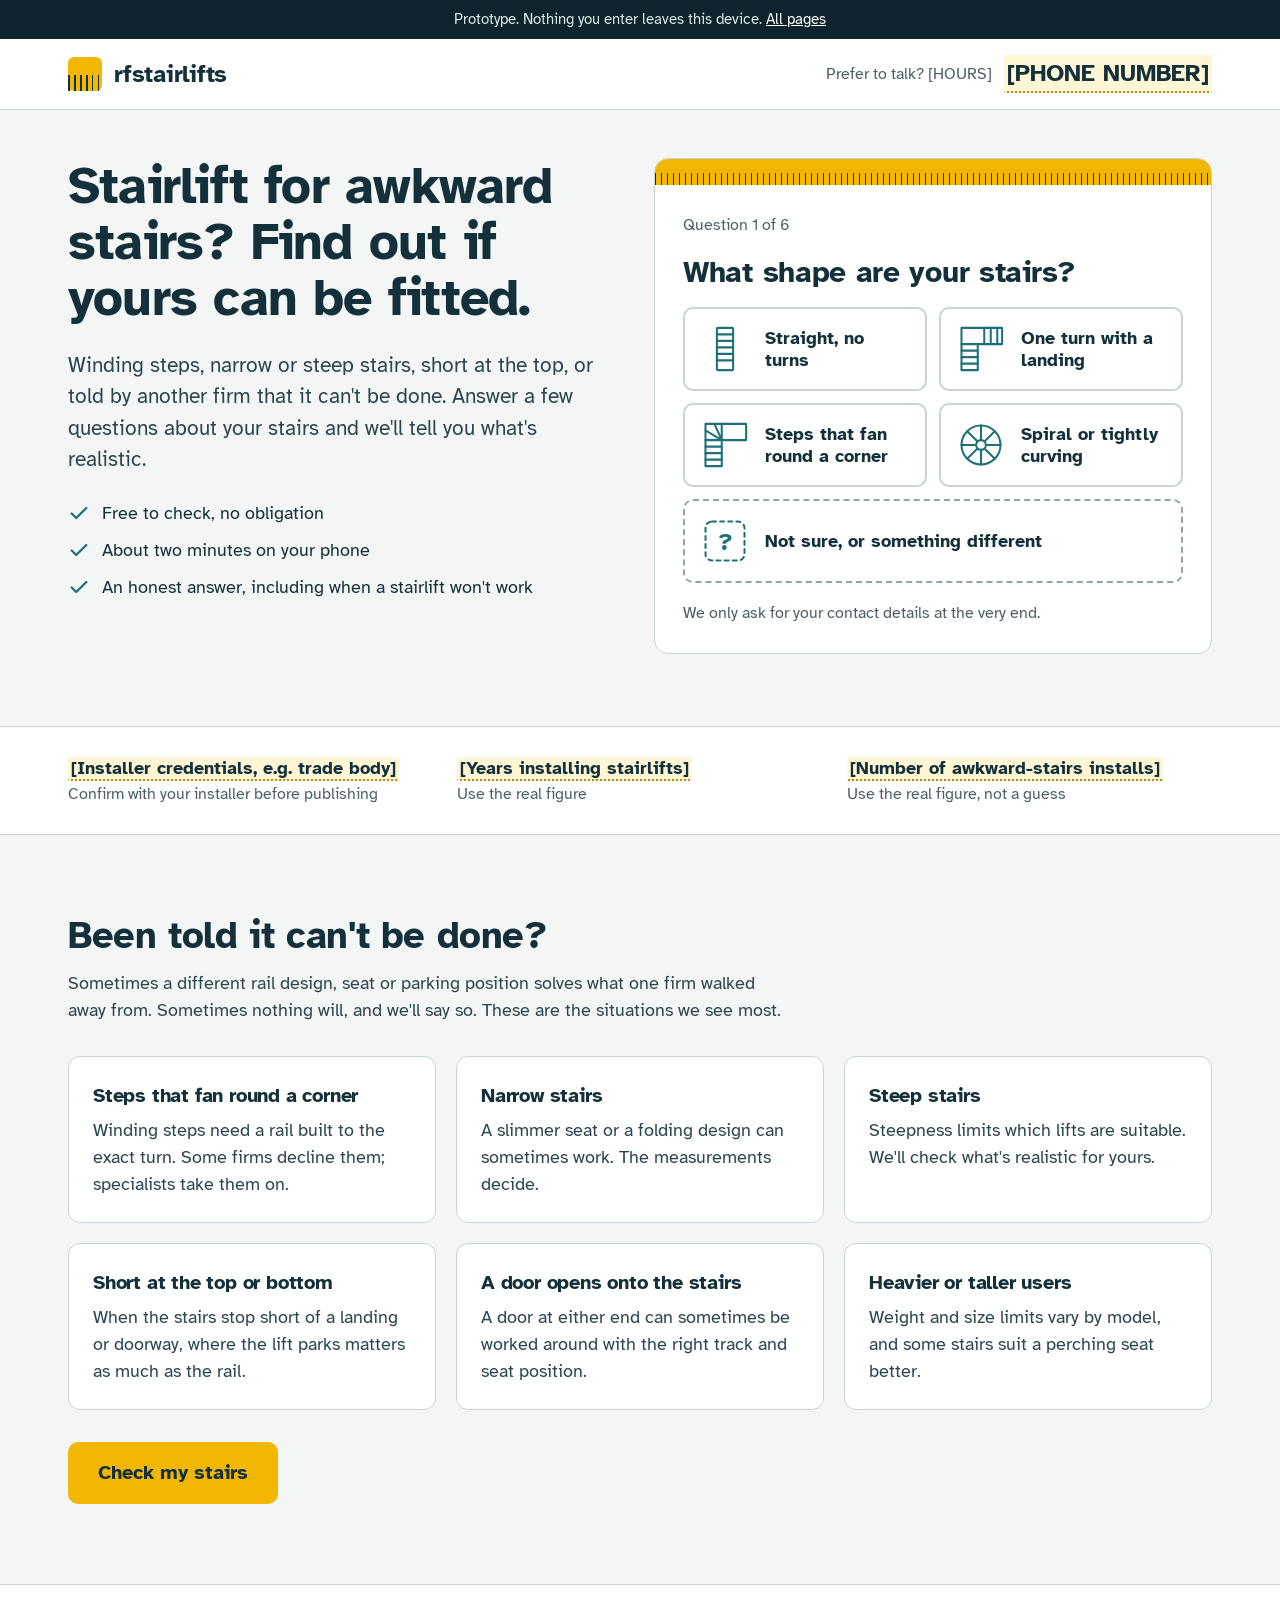
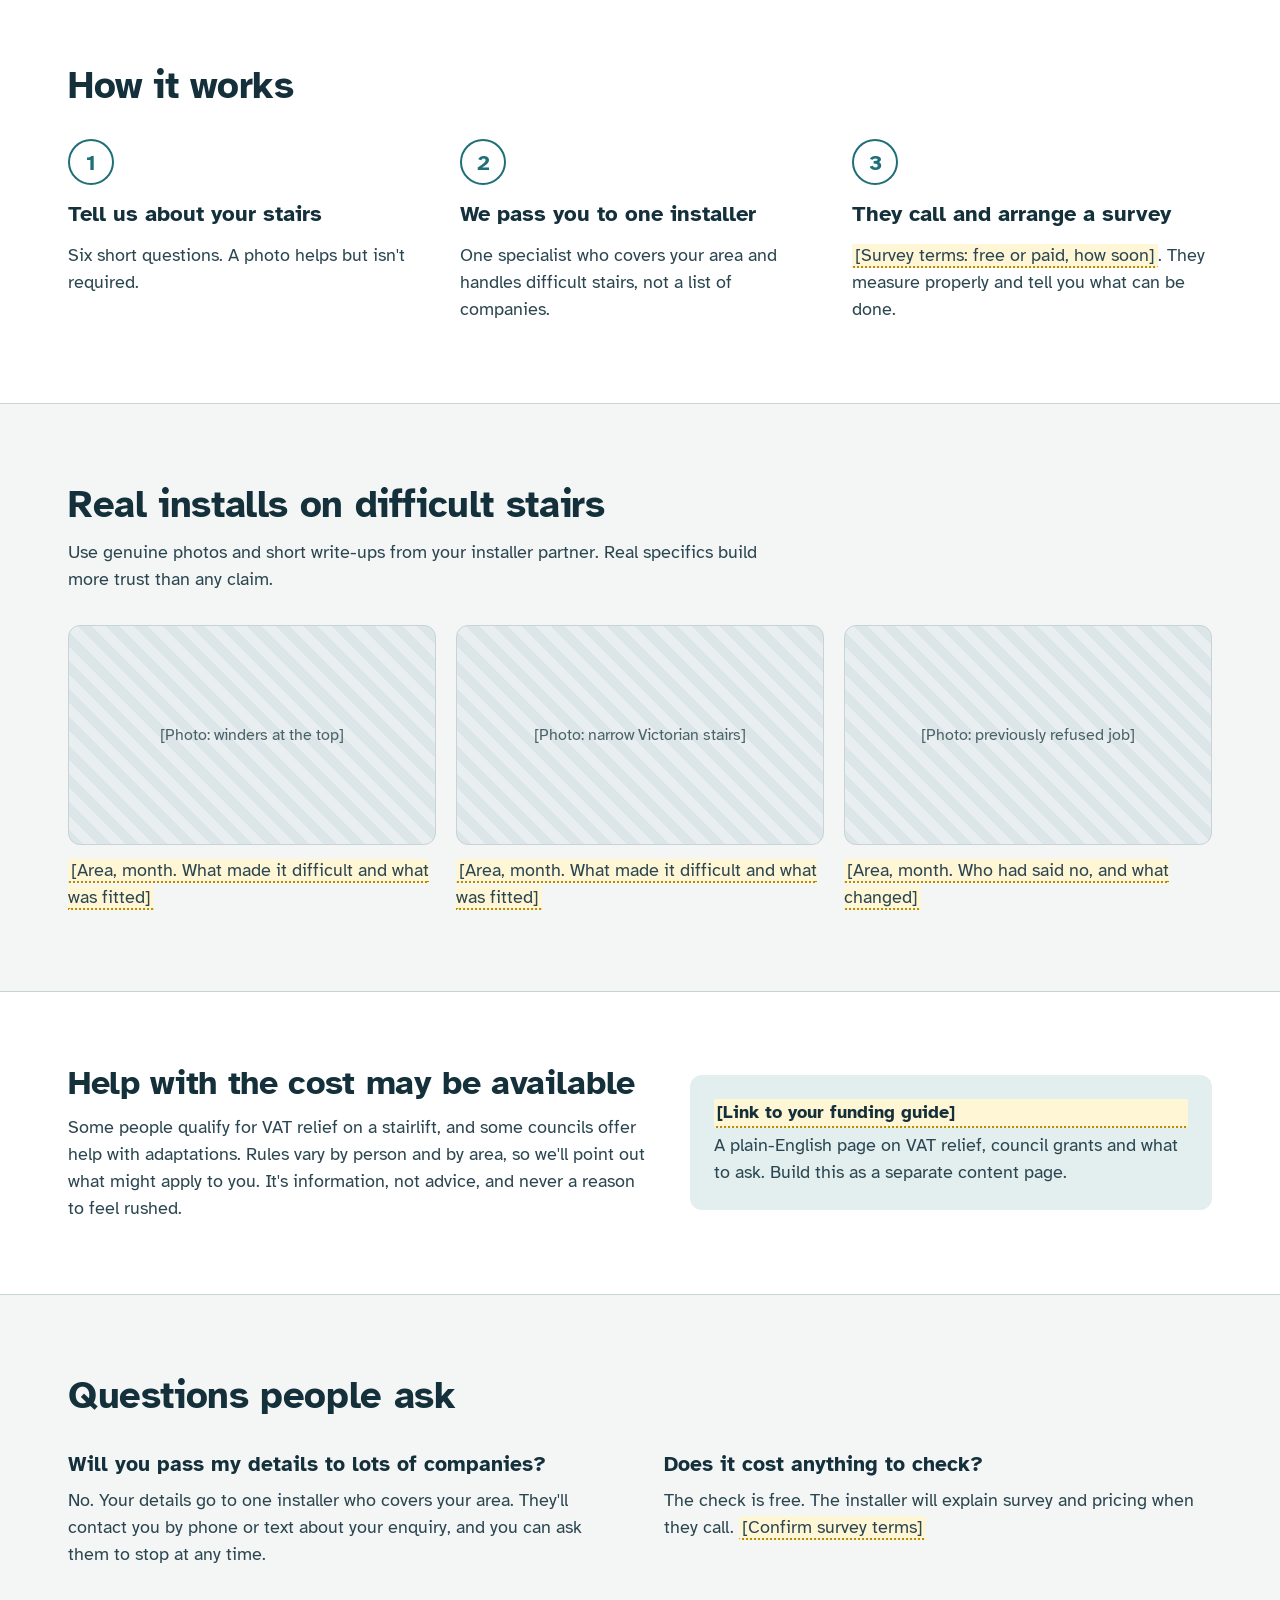
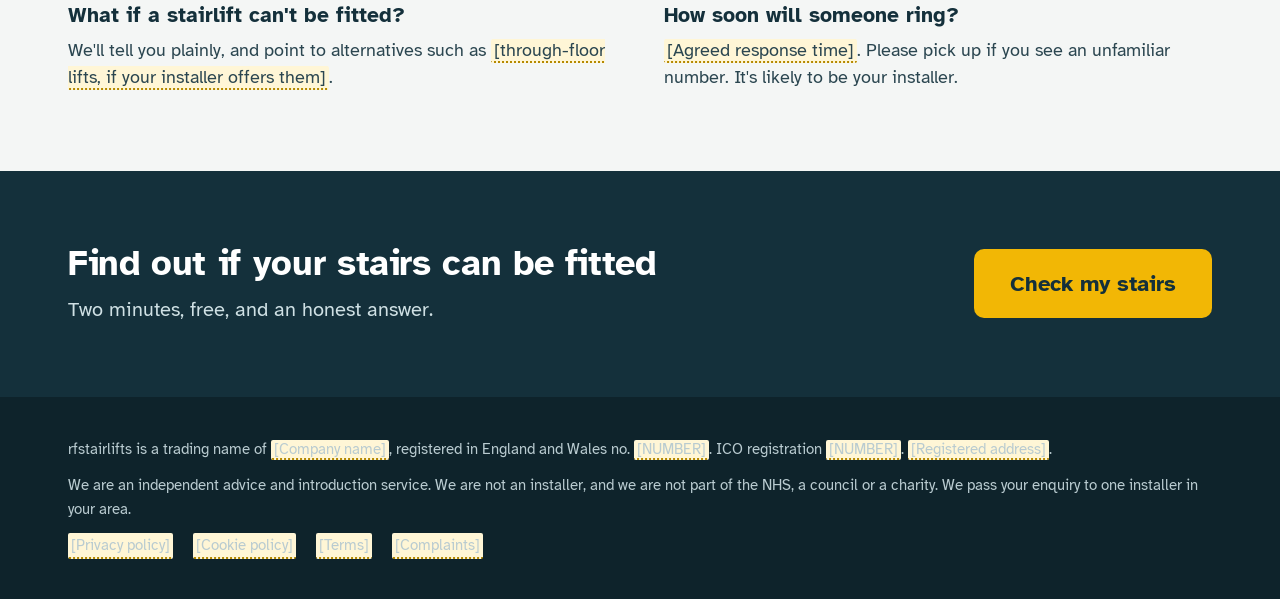
==== stairlifts/index.html @ b53579c6 "prototype" ====
<!doctype html>
<html lang="en-GB">
<head>
<meta charset="utf-8">
<meta name="viewport" content="width=device-width, initial-scale=1">
<meta name="robots" content="noindex, nofollow">
<title>Stairlift for awkward stairs? Find out if yours can be fitted</title>
<meta name="description" content="Winding, narrow or steep stairs, or told it can't be done? Answer a few questions and find out what's realistic.">
<link rel="stylesheet" href="../assets/css/style.css">
</head>
<body data-variant="google" data-root="../">
<a class="skip" href="#main">Skip to the main content</a>

<svg width="0" height="0" style="position:absolute" aria-hidden="true" focusable="false">
  <defs>
    <symbol id="s-straight" viewBox="0 0 64 64"><rect x="22" y="6" width="20" height="52" rx="1"/><path d="M22 14h20M22 22h20M22 30h20M22 38h20M22 46h20"/></symbol>
    <symbol id="s-oneturn" viewBox="0 0 64 64"><path d="M8 58V6h50v20H28v32z"/><path d="M8 26h20M8 34h20M8 42h20M8 50h20M36 6v20M44 6v20M52 6v20"/></symbol>
    <symbol id="s-winders" viewBox="0 0 64 64"><path d="M8 58V6h50v20H28v32z"/><path d="M28 26L8 26M28 26L8 14M28 26L19 6M28 26V6M8 34h20M8 42h20M8 50h20"/></symbol>
    <symbol id="s-spiral" viewBox="0 0 64 64"><circle cx="32" cy="32" r="24"/><circle cx="32" cy="32" r="6"/><path d="M38 32h18M36.2 36.2L49 49M32 38v18M27.8 36.2L15 49M26 32H8M27.8 27.8L15 15M32 26V8M36.2 27.8L49 15"/></symbol>
    <symbol id="s-unsure" viewBox="0 0 64 64"><rect x="8" y="8" width="48" height="48" rx="8" stroke-dasharray="5 5"/><text x="32" y="43" text-anchor="middle" font-size="30" font-family="Atkinson Hyperlegible, sans-serif" fill="#1F6F78" stroke="none">?</text></symbol>
    <symbol id="i-tick" viewBox="0 0 24 24"><path d="M4 12.5l5 5L20 6.5"/></symbol>
  </defs>
</svg>

<header class="site-header">
  <div class="wrap">
    <a class="brand" href="./">
      <span class="tape logo-mark" aria-hidden="true"></span>
      <span class="brand-name" data-brand>rfstairlifts</span>
    </a>
    <div class="header-call">
      <span class="hours">Prefer to talk? <span data-hours>[HOURS]</span></span>
      <a class="num" data-phone href="#">[PHONE NUMBER]</a>
    </div>
  </div>
</header>

<main id="main">
  <section class="hero">
    <div class="wrap hero-grid">
      <div class="hero-copy stack gap-24">
        <h1 class="display">Stairlift for awkward stairs? Find out if yours can be fitted.</h1>
        <p class="sub">Winding steps, narrow or steep stairs, short at the top, or told by another firm that it can't be done. Answer a few questions about your stairs and we'll tell you what's realistic.</p>
        <ul class="ticks">
          <li><svg width="22" height="22" viewBox="0 0 24 24" fill="none" stroke="#1F6F78" stroke-width="2.5" stroke-linecap="round" stroke-linejoin="round" aria-hidden="true"><use href="#i-tick"/></svg><span>Free to check, no obligation</span></li>
          <li><svg width="22" height="22" viewBox="0 0 24 24" fill="none" stroke="#1F6F78" stroke-width="2.5" stroke-linecap="round" stroke-linejoin="round" aria-hidden="true"><use href="#i-tick"/></svg><span>About two minutes on your phone</span></li>
          <li><svg width="22" height="22" viewBox="0 0 24 24" fill="none" stroke="#1F6F78" stroke-width="2.5" stroke-linecap="round" stroke-linejoin="round" aria-hidden="true"><use href="#i-tick"/></svg><span>An honest answer, including when a stairlift won't work</span></li>
        </ul>
      </div>

      <div class="entry-card" role="group" aria-labelledby="q1">
        <div class="tape" aria-hidden="true"></div>
        <div class="inner">
          <div class="small-text muted">Question 1 of 6</div>
          <h2 id="q1">What shape are your stairs?</h2>
          <div class="tiles">
            <a class="tile" href="check/?shape=straight"><svg width="52" height="52" viewBox="0 0 64 64" fill="none" stroke="#1F6F78" stroke-width="2.5" stroke-linecap="round" stroke-linejoin="round" aria-hidden="true"><use href="#s-straight"/></svg><span>Straight, no turns</span></a>
            <a class="tile" href="check/?shape=oneTurn"><svg width="52" height="52" viewBox="0 0 64 64" fill="none" stroke="#1F6F78" stroke-width="2.5" stroke-linecap="round" stroke-linejoin="round" aria-hidden="true"><use href="#s-oneturn"/></svg><span>One turn with a landing</span></a>
            <a class="tile" href="check/?shape=winders"><svg width="52" height="52" viewBox="0 0 64 64" fill="none" stroke="#1F6F78" stroke-width="2.5" stroke-linecap="round" stroke-linejoin="round" aria-hidden="true"><use href="#s-winders"/></svg><span>Steps that fan round a corner</span></a>
            <a class="tile" href="check/?shape=spiral"><svg width="52" height="52" viewBox="0 0 64 64" fill="none" stroke="#1F6F78" stroke-width="2.5" stroke-linecap="round" stroke-linejoin="round" aria-hidden="true"><use href="#s-spiral"/></svg><span>Spiral or tightly curving</span></a>
            <a class="tile wide dashed" href="check/?shape=unsure"><svg width="52" height="52" viewBox="0 0 64 64" fill="none" stroke="#1F6F78" stroke-width="2.5" stroke-linecap="round" stroke-linejoin="round" aria-hidden="true"><use href="#s-unsure"/></svg><span>Not sure, or something different</span></a>
          </div>
          <div class="small-text muted">We only ask for your contact details at the very end.</div>
        </div>
      </div>
    </div>
  </section>

  <section class="trust" aria-label="About the installer">
    <div class="wrap">
      <div><div><strong class="ph">[Installer credentials, e.g. trade body]</strong></div><div class="note">Confirm with your installer before publishing</div></div>
      <div><div><strong class="ph">[Years installing stairlifts]</strong></div><div class="note">Use the real figure</div></div>
      <div><div><strong class="ph">[Number of awkward-stairs installs]</strong></div><div class="note">Use the real figure, not a guess</div></div>
    </div>
  </section>

  <section class="section">
    <div class="wrap stack gap-32">
      <div class="measure stack gap-12">
        <h2 class="title">Been told it can't be done?</h2>
        <p class="lead-copy">Sometimes a different rail design, seat or parking position solves what one firm walked away from. Sometimes nothing will, and we'll say so. These are the situations we see most.</p>
      </div>
      <div class="grid-3">
        <div class="card"><h3>Steps that fan round a corner</h3><p>Winding steps need a rail built to the exact turn. Some firms decline them; specialists take them on.</p></div>
        <div class="card"><h3>Narrow stairs</h3><p>A slimmer seat or a folding design can sometimes work. The measurements decide.</p></div>
        <div class="card"><h3>Steep stairs</h3><p>Steepness limits which lifts are suitable. We'll check what's realistic for yours.</p></div>
        <div class="card"><h3>Short at the top or bottom</h3><p>When the stairs stop short of a landing or doorway, where the lift parks matters as much as the rail.</p></div>
        <div class="card"><h3>A door opens onto the stairs</h3><p>A door at either end can sometimes be worked around with the right track and seat position.</p></div>
        <div class="card"><h3>Heavier or taller users</h3><p>Weight and size limits vary by model, and some stairs suit a perching seat better.</p></div>
      </div>
      <div><a class="btn" href="check/">Check my stairs</a></div>
    </div>
  </section>

  <section class="section paper">
    <div class="wrap stack gap-32">
      <h2 class="title">How it works</h2>
      <ol class="steps">
        <li><span class="n" aria-hidden="true">1</span><span class="t">Tell us about your stairs</span><p>Six short questions. A photo helps but isn't required.</p></li>
        <li><span class="n" aria-hidden="true">2</span><span class="t">We pass you to one installer</span><p>One specialist who covers your area and handles difficult stairs, not a list of companies.</p></li>
        <li><span class="n" aria-hidden="true">3</span><span class="t">They call and arrange a survey</span><p><span class="ph">[Survey terms: free or paid, how soon]</span>. They measure properly and tell you what can be done.</p></li>
      </ol>
    </div>
  </section>

  <section class="section">
    <div class="wrap stack gap-32">
      <div class="measure stack gap-12">
        <h2 class="title">Real installs on difficult stairs</h2>
        <p class="lead-copy">Use genuine photos and short write-ups from your installer partner. Real specifics build more trust than any claim.</p>
      </div>
      <div class="grid-3">
        <figure class="stack gap-12" style="margin:0"><div class="photo-ph">[Photo: winders at the top]</div><figcaption class="lead-copy"><span class="ph">[Area, month. What made it difficult and what was fitted]</span></figcaption></figure>
        <figure class="stack gap-12" style="margin:0"><div class="photo-ph">[Photo: narrow Victorian stairs]</div><figcaption class="lead-copy"><span class="ph">[Area, month. What made it difficult and what was fitted]</span></figcaption></figure>
        <figure class="stack gap-12" style="margin:0"><div class="photo-ph">[Photo: previously refused job]</div><figcaption class="lead-copy"><span class="ph">[Area, month. Who had said no, and what changed]</span></figcaption></figure>
      </div>
    </div>
  </section>

  <section class="section paper" style="padding:72px 0">
    <div class="wrap hero-grid" style="align-items:center;gap:40px">
      <div class="stack gap-12" style="flex:1 1 420px;min-width:0">
        <h2 class="title" style="font-size:34px">Help with the cost may be available</h2>
        <p class="lead-copy">Some people qualify for VAT relief on a stairlift, and some councils offer help with adaptations. Rules vary by person and by area, so we'll point out what might apply to you. It's information, not advice, and never a reason to feel rushed.</p>
      </div>
      <div class="callout" style="flex:1 1 360px;min-width:0"><div class="t ph">[Link to your funding guide]</div><div class="lead-copy">A plain-English page on VAT relief, council grants and what to ask. Build this as a separate content page.</div></div>
    </div>
  </section>

  <section class="section">
    <div class="wrap stack gap-32">
      <h2 class="title">Questions people ask</h2>
      <dl class="faq grid-2" style="margin:0">
        <div><dt>Will you pass my details to lots of companies?</dt><dd>No. Your details go to one installer who covers your area. They'll contact you by phone or text about your enquiry, and you can ask them to stop at any time.</dd></div>
        <div><dt>Does it cost anything to check?</dt><dd>The check is free. The installer will explain survey and pricing when they call. <span class="ph">[Confirm survey terms]</span></dd></div>
        <div><dt>What if a stairlift can't be fitted?</dt><dd>We'll tell you plainly, and point to alternatives such as <span class="ph">[through-floor lifts, if your installer offers them]</span>.</dd></div>
        <div><dt>How soon will someone ring?</dt><dd><span class="ph">[Agreed response time]</span>. Please pick up if you see an unfamiliar number. It's likely to be your installer.</dd></div>
      </dl>
    </div>
  </section>

  <section class="cta-band">
    <div class="wrap">
      <div style="flex:1 1 460px;min-width:0">
        <h2>Find out if your stairs can be fitted</h2>
        <p>Two minutes, free, and an honest answer.</p>
      </div>
      <a class="btn big" href="check/">Check my stairs</a>
    </div>
  </section>
</main>

<footer class="site-footer">
  <div class="wrap">
    <div><span data-brand>rfstairlifts</span> is a trading name of <span class="ph">[Company name]</span>, registered in England and Wales no. <span class="ph">[NUMBER]</span>. ICO registration <span class="ph">[NUMBER]</span>. <span class="ph">[Registered address]</span>.</div>
    <div>We are an independent advice and introduction service. We are not an installer, and we are not part of the NHS, a council or a charity. We pass your enquiry to one installer in your area.</div>
    <div class="links"><span class="ph">[Privacy policy]</span><span class="ph">[Cookie policy]</span><span class="ph">[Terms]</span><span class="ph">[Complaints]</span></div>
  </div>
</footer>

<script src="../assets/js/config.js"></script>
<script src="../assets/js/core.js"></script>
</body>
</html>
---- assets/css/style.css ----
/* rfstairlifts prototype styles
   Direction (from Project Codex): Atkinson Hyperlegible, 18px body, cool off-white ground,
   deep teal-navy ink, tape-measure yellow reserved for buttons and the progress tape. */

@font-face {
  font-family: "Atkinson Hyperlegible";
  src: url("../fonts/atkinson-hyperlegible-latin-400-normal.woff2") format("woff2");
  font-weight: 400;
  font-style: normal;
  font-display: swap;
}
@font-face {
  font-family: "Atkinson Hyperlegible";
  src: url("../fonts/atkinson-hyperlegible-latin-700-normal.woff2") format("woff2");
  font-weight: 700;
  font-style: normal;
  font-display: swap;
}

:root {
  --ground: #f4f6f5;
  --paper: #ffffff;
  --ink: #14303b;
  --ink-2: #2b4650;
  --muted: #4a6168;
  --line: #c7d3d6;
  --line-strong: #8fa5ab;
  --teal: #1f6f78;
  --wash: #e3eeef;
  --tape: #f2b705;
  --night: #0e232b;
  --danger: #a3341f;
  --radius: 10px;
  --radius-lg: 14px;
  --wrap: 1200px;
}

*, *::before, *::after { box-sizing: border-box; }

html { -webkit-text-size-adjust: 100%; }

body {
  margin: 0;
  background: var(--ground);
  color: var(--ink);
  font-family: "Atkinson Hyperlegible", system-ui, -apple-system, "Segoe UI", sans-serif;
  font-size: 18px;
  line-height: 1.5;
}

h1, h2, h3, p { margin: 0; }
h1, h2, h3 { font-weight: 700; letter-spacing: -0.01em; }
img, svg { max-width: 100%; }

a { color: var(--teal); }
a:hover { color: var(--ink); }

:focus-visible {
  outline: 3px solid var(--ink);
  outline-offset: 3px;
  box-shadow: 0 0 0 6px var(--tape);
  border-radius: 4px;
}

.sr-only {
  position: absolute !important;
  width: 1px; height: 1px;
  overflow: hidden;
  clip: rect(0 0 0 0);
  white-space: nowrap;
}

.skip {
  position: absolute; left: 12px; top: -80px;
  background: var(--ink); color: #fff; padding: 12px 18px; border-radius: var(--radius);
  z-index: 100; font-weight: 700;
}
.skip:focus { top: 12px; }

.wrap { max-width: var(--wrap); margin: 0 auto; padding: 0 28px; }

/* Placeholders stay visibly bracketed until real details exist */
.ph {
  background: #fff6d6;
  border-bottom: 2px dotted #b58900;
  padding: 0 3px;
  border-radius: 2px;
}

/* Prototype banner */
.proto-banner {
  background: var(--night);
  color: #dbe8eb;
  font-size: 15px;
  padding: 8px 20px;
  text-align: center;
}
.proto-banner a { color: #fff; }

/* Tape-measure motif */
.tape {
  background: var(--tape);
  display: flex;
  align-items: flex-end;
}
.tape::after {
  content: "";
  display: block;
  width: 100%;
  height: 45%;
  background-image: repeating-linear-gradient(90deg, var(--ink) 0 1.5px, transparent 1.5px 6px);
}
.logo-mark { width: 34px; height: 34px; border-radius: 6px; }
.logo-mark.small { width: 28px; height: 28px; border-radius: 5px; }

/* Header */
.site-header { background: var(--paper); border-bottom: 1px solid var(--line); }
.site-header .wrap {
  display: flex; flex-wrap: wrap; align-items: center; justify-content: space-between;
  gap: 12px; padding-top: 16px; padding-bottom: 16px;
}
.brand { display: flex; align-items: center; gap: 12px; color: var(--ink); text-decoration: none; }
.brand-name { font-size: 24px; font-weight: 700; letter-spacing: -0.01em; }
.header-call { display: flex; align-items: center; gap: 12px; }
.header-call .hours { font-size: 16px; color: var(--muted); text-align: right; }
.header-call .num { font-size: 24px; font-weight: 700; color: var(--ink); text-decoration: none; }

/* Buttons */
.btn {
  display: inline-flex; align-items: center; justify-content: center; text-align: center;
  min-height: 56px; padding: 14px 28px;
  background: var(--tape); color: var(--ink);
  border: 2px solid transparent; border-radius: var(--radius);
  font: inherit; font-size: 20px; font-weight: 700; text-decoration: none; cursor: pointer;
}
.btn:hover { color: var(--ink); filter: brightness(0.96); }
.btn.big { min-height: 60px; font-size: 22px; padding: 16px 34px; }
.btn.block { display: flex; width: 100%; }
.btn.ghost { background: transparent; border-color: var(--line); }
.btn.teal { background: var(--teal); color: #fff; }
.btn.teal:hover { color: #fff; }
.btn[disabled] { opacity: 0.4; cursor: not-allowed; }
.btn.small { min-height: 44px; font-size: 16px; padding: 8px 16px; }

/* Layout bits */
.section { padding: 80px 0; }
.section.paper { background: var(--paper); border-top: 1px solid var(--line); border-bottom: 1px solid var(--line); }
.stack { display: flex; flex-direction: column; }
.gap-8 { gap: 8px; } .gap-12 { gap: 12px; } .gap-16 { gap: 16px; } .gap-24 { gap: 24px; } .gap-32 { gap: 32px; }
.lead-copy { color: var(--ink-2); }
.measure { max-width: 720px; }
.muted { color: var(--muted); }
.small-text { font-size: 16px; }

h1.display { font-size: 52px; line-height: 1.08; letter-spacing: -0.015em; }
h2.title { font-size: 38px; line-height: 1.12; }
h3.item { font-size: 20px; line-height: 1.25; }

/* Hero */
.hero { padding: 48px 0 72px; }
.hero-grid { display: flex; flex-wrap: wrap; align-items: flex-start; gap: 48px; }
.hero-copy { flex: 1 1 460px; min-width: 0; }
.hero-copy p.sub { font-size: 21px; color: var(--ink-2); max-width: 560px; }
.ticks { list-style: none; margin: 0; padding: 0; display: flex; flex-direction: column; gap: 10px; }
.ticks li { display: flex; align-items: center; gap: 12px; }
.ticks svg { flex: none; }

/* Entry card (first quiz question in the hero) */
.entry-card {
  flex: 1 1 480px; max-width: 560px; min-width: 0;
  background: var(--paper); border: 1px solid var(--line); border-radius: var(--radius-lg); overflow: hidden;
}
.entry-card .tape { height: 26px; }
.entry-card .inner { padding: 28px; display: flex; flex-direction: column; gap: 18px; }
.entry-card h2 { font-size: 30px; line-height: 1.15; }

/* Choice tiles (links on landing, radios in the quiz) */
.tiles { display: grid; grid-template-columns: repeat(2, minmax(0, 1fr)); gap: 12px; }
.tile {
  display: flex; align-items: center; gap: 14px;
  min-height: 84px; padding: 12px 14px;
  background: var(--paper); border: 2px solid var(--line); border-radius: var(--radius);
  color: var(--ink); text-decoration: none; font-weight: 700; line-height: 1.25; cursor: pointer;
}
.tile:hover { border-color: var(--teal); color: var(--ink); }
.tile.wide { grid-column: span 2; }
.tile.dashed { border-style: dashed; border-color: var(--line-strong); }
.tile svg { flex: none; }

/* Quiz inputs: real radios and checkboxes, visually hidden, styled via the label */
.choice { position: relative; }
.choice input {
  position: absolute; opacity: 0; width: 100%; height: 100%; margin: 0; cursor: pointer; inset: 0;
}
.choice .face {
  display: flex; align-items: center; gap: 14px;
  min-height: 60px; padding: 12px 16px;
  background: var(--paper); border: 2px solid var(--line); border-radius: var(--radius);
  font-weight: 700; line-height: 1.3; color: var(--ink);
}
.choice.tile-face .face { min-height: 84px; padding: 10px 12px; font-size: 16px; line-height: 1.25; }
.choice.pill .face { min-height: 52px; padding: 0 20px; border-radius: 999px; }
.choice .dot {
  flex: none; width: 22px; height: 22px; border-radius: 50%;
  border: 2px solid var(--line-strong); background: #fff;
}
.choice input:checked + .face { background: var(--wash); border-color: var(--teal); }
.choice input:checked + .face .dot { border: 7px solid var(--teal); }
.choice input:focus-visible + .face { outline: 3px solid var(--ink); outline-offset: 3px; box-shadow: 0 0 0 6px var(--tape); }
.choice:hover .face { border-color: var(--teal); }

.options { display: flex; flex-direction: column; gap: 10px; }
.pills { display: flex; flex-wrap: wrap; gap: 10px; }

fieldset { border: 0; margin: 0; padding: 0; min-width: 0; }
legend { padding: 0; }

.field { display: flex; flex-direction: column; gap: 6px; }
.field label, .field .label { font-weight: 700; }
.field .hint { font-size: 15px; color: var(--muted); }
.input, .textarea {
  width: 100%; border: 2px solid var(--line-strong); border-radius: var(--radius);
  background: #fff; color: var(--ink); font: inherit; font-size: 19px; padding: 0 14px; height: 54px;
}
.textarea { height: auto; padding: 12px 14px; resize: vertical; }
.input[aria-invalid="true"], .textarea[aria-invalid="true"] { border-color: var(--danger); }
.error { color: var(--danger); font-weight: 700; font-size: 16px; }
.error:empty { display: none; }

.upload {
  display: flex; align-items: center; justify-content: center; text-align: center; gap: 12px;
  min-height: 96px; border: 2px dashed var(--line-strong); border-radius: var(--radius);
  background: #fff; color: var(--teal); font-weight: 700; cursor: pointer; padding: 12px;
}
.upload:hover { border-color: var(--teal); }
.upload input { position: absolute; width: 1px; height: 1px; opacity: 0; }
.upload:focus-within { outline: 3px solid var(--ink); outline-offset: 3px; box-shadow: 0 0 0 6px var(--tape); }
.preview { display: flex; align-items: center; gap: 12px; }
.preview img { width: 96px; height: 72px; object-fit: cover; border-radius: 8px; border: 1px solid var(--line); }

.consent { display: flex; align-items: flex-start; gap: 12px; }
.consent input { flex: none; width: 26px; height: 26px; margin: 2px 0 0; accent-color: var(--teal); }
.consent label { font-size: 15px; line-height: 1.5; color: var(--ink-2); }

.hp { position: absolute; left: -9999px; width: 1px; height: 1px; overflow: hidden; }

/* Cards and grids */
.grid-3 { display: grid; grid-template-columns: repeat(3, minmax(0, 1fr)); gap: 20px; }
.grid-2 { display: grid; grid-template-columns: repeat(2, minmax(0, 1fr)); gap: 32px 48px; }
.card { background: var(--paper); border: 1px solid var(--line); border-radius: 12px; padding: 24px; }
.card h3 { font-size: 20px; margin-bottom: 6px; }
.card p { color: var(--ink-2); }

.trust { background: var(--paper); border-top: 1px solid var(--line); border-bottom: 1px solid var(--line); }
.trust .wrap { padding-top: 28px; padding-bottom: 28px; display: grid; grid-template-columns: repeat(3, minmax(0, 1fr)); gap: 24px; }
.trust .note { font-size: 16px; color: var(--muted); }

.steps { display: grid; grid-template-columns: repeat(3, minmax(0, 1fr)); gap: 32px; list-style: none; margin: 0; padding: 0; }
.steps li { display: flex; flex-direction: column; gap: 12px; }
.steps .n {
  width: 46px; height: 46px; border-radius: 50%; border: 2px solid var(--teal); color: var(--teal);
  display: flex; align-items: center; justify-content: center; font-weight: 700; font-size: 22px;
}
.steps .t { font-size: 22px; font-weight: 700; }
.steps p { color: var(--ink-2); }

.photo-ph {
  height: 220px; border-radius: 12px; border: 1px solid var(--line);
  background-image: repeating-linear-gradient(45deg, #dce5e7 0 10px, #e9eff0 10px 20px);
  display: flex; align-items: center; justify-content: center; color: var(--muted); font-size: 16px; text-align: center; padding: 12px;
}

.faq dt { font-size: 21px; font-weight: 700; margin-bottom: 6px; }
.faq dd { margin: 0; color: var(--ink-2); }

.callout { background: var(--wash); border-radius: 12px; padding: 24px; }
.callout .t { font-weight: 700; margin-bottom: 4px; }

.cta-band { background: var(--ink); color: #fff; padding: 72px 0; }
.cta-band .wrap { display: flex; flex-wrap: wrap; align-items: center; justify-content: space-between; gap: 28px; }
.cta-band h2 { font-size: 36px; line-height: 1.15; }
.cta-band p { font-size: 20px; color: #cfe0e4; margin-top: 10px; }

.site-footer { background: var(--night); color: #b9cbd0; padding: 40px 0; font-size: 15px; line-height: 1.6; }
.site-footer .wrap { display: flex; flex-direction: column; gap: 12px; }
.site-footer a { color: #dbe8eb; }
.site-footer .links { display: flex; flex-wrap: wrap; gap: 20px; }

/* Quiz shell */
.quiz-page { min-height: 100vh; min-height: 100dvh; display: flex; flex-direction: column; }
.quiz-top { background: var(--paper); border-bottom: 1px solid var(--line); }
.quiz-top .wrap { max-width: 720px; display: flex; align-items: center; justify-content: space-between; padding-top: 14px; padding-bottom: 14px; }
.quiz-top .brand-name { font-size: 18px; }
.step-label { font-size: 15px; color: var(--muted); }

.measure-bar {
  position: relative; height: 14px; background: #dce5e7;
}
.measure-bar .fill { position: absolute; inset: 0 auto 0 0; width: 0; background: var(--tape); transition: width 0.25s ease; }
.measure-bar::after {
  content: ""; position: absolute; inset: 0;
  background-image: repeating-linear-gradient(90deg, var(--ink) 0 1.5px, transparent 1.5px 14px);
  -webkit-mask-image: linear-gradient(to top, #000 55%, transparent 55%);
  mask-image: linear-gradient(to top, #000 55%, transparent 55%);
}

.quiz-main { flex: 1 1 auto; width: 100%; max-width: 720px; margin: 0 auto; padding: 28px 20px 120px; }
.quiz-main h1 { font-size: 30px; line-height: 1.15; }
.q-step[hidden] { display: none; }
.q-step { display: flex; flex-direction: column; gap: 18px; }

.quiz-nav {
  position: fixed; left: 0; right: 0; bottom: 0; z-index: 20;
  background: var(--paper); border-top: 1px solid var(--line); padding: 14px 20px calc(14px + env(safe-area-inset-bottom, 0px));
}
.quiz-nav .inner { max-width: 720px; margin: 0 auto; display: flex; gap: 12px; }
.quiz-nav .btn.next { flex: 1 1 auto; }
.quiz-nav[hidden] { display: none; }

.form-error { background: #fbe9e5; border: 2px solid var(--danger); color: var(--ink); border-radius: var(--radius); padding: 12px 16px; font-weight: 700; }
.form-error:empty { display: none; }

/* Thank-you */
.done-mark { width: 64px; height: 64px; border-radius: 50%; background: var(--teal); display: flex; align-items: center; justify-content: center; }
.next-list { list-style: none; margin: 0; padding: 0; display: flex; flex-direction: column; gap: 14px; }
.next-list li { display: flex; gap: 12px; }
.next-list .n {
  flex: none; width: 34px; height: 34px; border-radius: 50%; border: 2px solid var(--teal); color: var(--teal);
  display: flex; align-items: center; justify-content: center; font-weight: 700;
}

/* Prototype / demo panels */
.proto-panel { border: 2px dashed var(--line-strong); border-radius: 12px; padding: 16px 18px; background: #fff; font-size: 16px; }
.proto-panel h2 { font-size: 18px; margin-bottom: 6px; }

/* Lead viewer */
.badge { display: inline-flex; align-items: center; font-weight: 700; border-radius: 10px; padding: 6px 12px; font-size: 16px; border: 2px solid var(--teal); color: var(--teal); background: #fff; white-space: nowrap; }
.badge.fill { background: var(--teal); color: #fff; }
.badge.tier { font-size: 20px; padding: 8px 16px; }
.badge.warn { border-color: #b58900; color: #6b5200; background: #fff6d6; }
.badge.grey { border-color: var(--line-strong); color: var(--muted); }

.sheet-grid { display: grid; grid-template-columns: repeat(2, minmax(0, 1fr)); gap: 18px; }
.sheet-card { background: var(--paper); border: 1px solid var(--line); border-radius: 12px; padding: 20px; display: flex; flex-direction: column; gap: 12px; }
.sheet-card h2 { font-size: 19px; }
.kv .k { font-size: 14px; color: var(--muted); }
.kv .v { overflow-wrap: anywhere; }
.yes { display: inline-flex; align-items: center; gap: 6px; font-weight: 700; color: var(--teal); }
.no { display: inline-flex; align-items: center; gap: 6px; font-weight: 700; color: var(--danger); }
.tests { display: flex; flex-wrap: wrap; gap: 8px 22px; font-size: 16px; }
.tests span { display: inline-flex; align-items: center; gap: 6px; }

.table-wrap { overflow-x: auto; background: var(--paper); border: 1px solid var(--line); border-radius: 12px; }
table.leads { width: 100%; border-collapse: collapse; font-size: 16px; min-width: 760px; }
table.leads th, table.leads td { text-align: left; padding: 12px 14px; border-bottom: 1px solid var(--line); vertical-align: middle; }
table.leads th { font-size: 14px; color: var(--muted); font-weight: 700; background: #f8fafa; }
table.leads tr:last-child td { border-bottom: 0; }

.stat-row { display: grid; grid-template-columns: repeat(4, minmax(0, 1fr)); gap: 12px; }
.stat { background: var(--paper); border: 1px solid var(--line); border-radius: 12px; padding: 14px 16px; }
.stat .n { font-size: 30px; font-weight: 700; line-height: 1.1; }
.stat .l { font-size: 15px; color: var(--muted); }

/* Responsive */
@media (max-width: 900px) {
  .section { padding: 56px 0; }
  h1.display { font-size: 38px; }
  h2.title { font-size: 30px; }
  .grid-3, .steps, .trust .wrap { grid-template-columns: 1fr; }
  .grid-2 { grid-template-columns: 1fr; }
  .stat-row { grid-template-columns: repeat(2, minmax(0, 1fr)); }
  .cta-band h2 { font-size: 30px; }
}
@media (max-width: 560px) {
  body { font-size: 18px; }
  .wrap { padding: 0 20px; }
  .hero { padding: 32px 0 48px; }
  .entry-card .inner { padding: 20px; }
  .header-call .hours { display: none; }
  .header-call .num { font-size: 20px; }
  .brand-name { font-size: 20px; }
  .sheet-grid { grid-template-columns: 1fr; }
  .tiles { gap: 10px; }
  .tile { font-size: 16px; }
}
@media (prefers-reduced-motion: reduce) {
  * { transition: none !important; scroll-behavior: auto !important; }
}
@media print {
  .proto-banner, .quiz-nav, .site-header .header-call, .btn { display: none !important; }
}
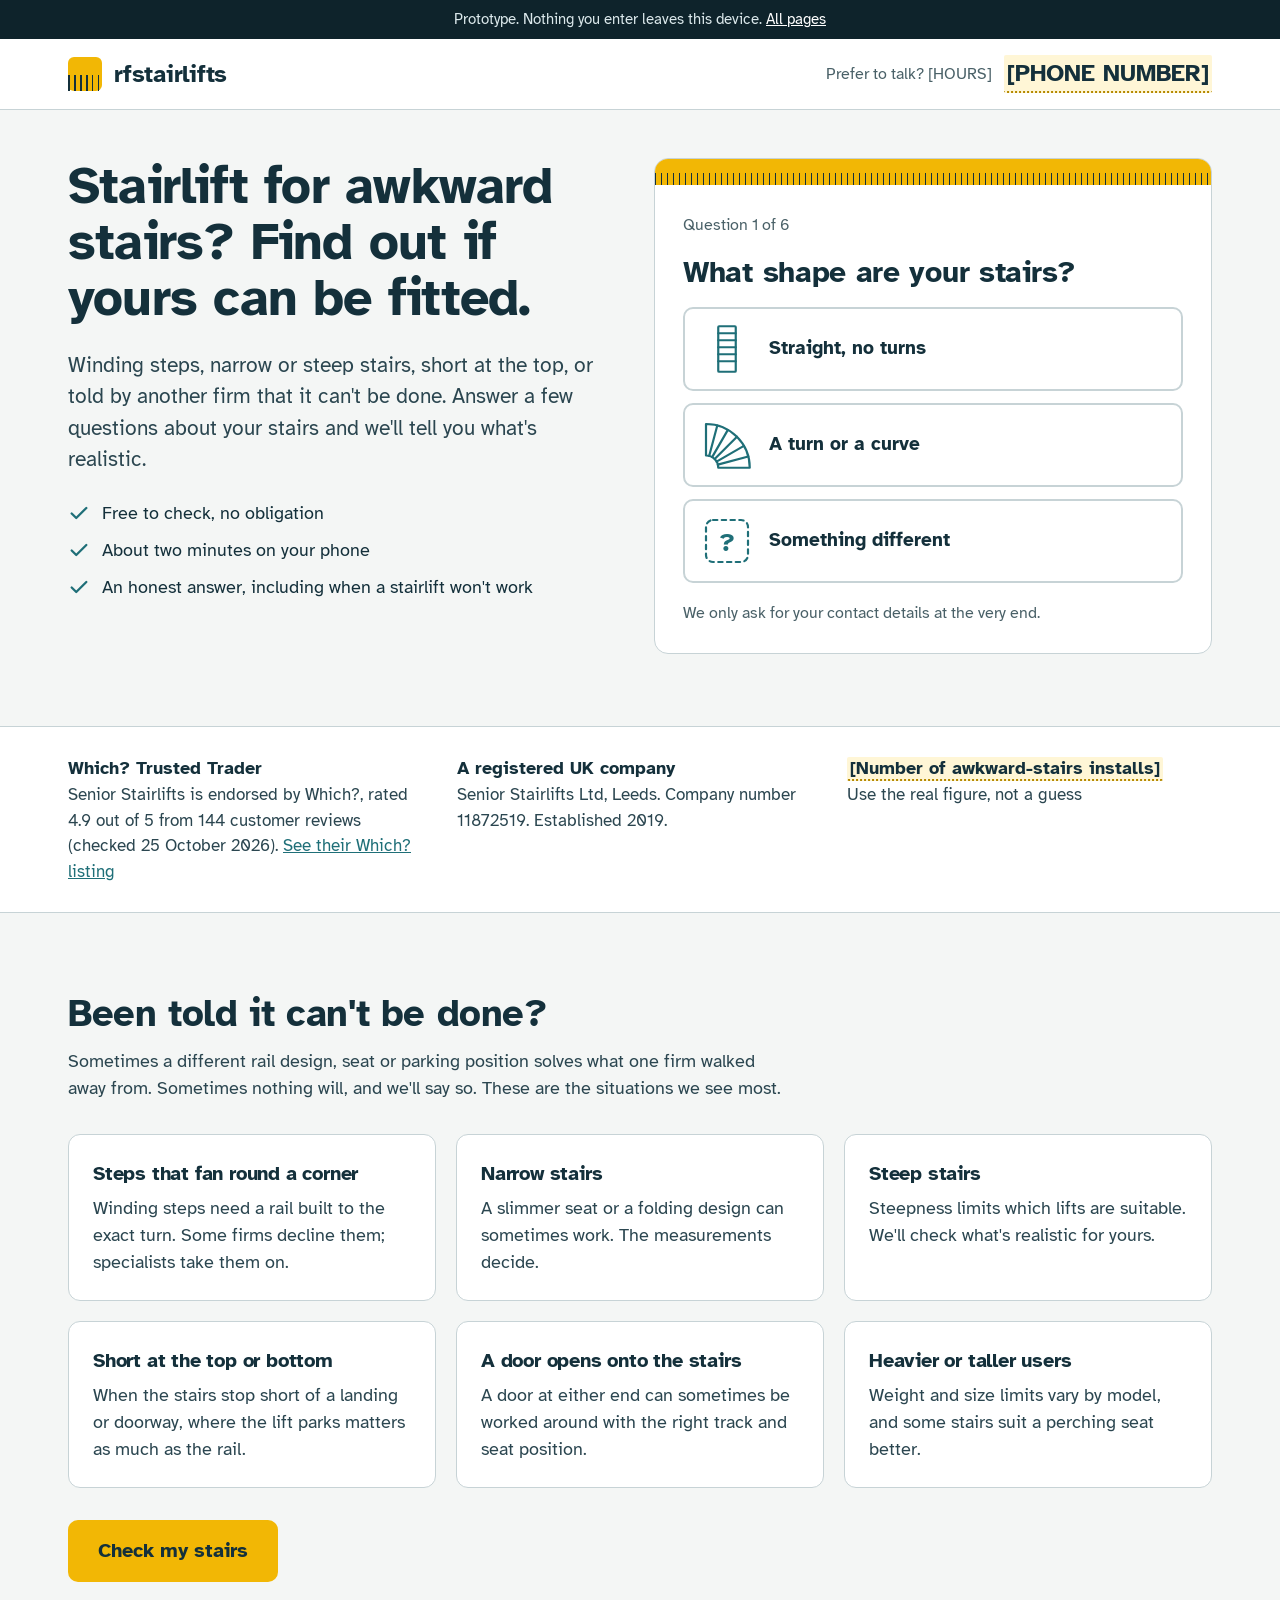
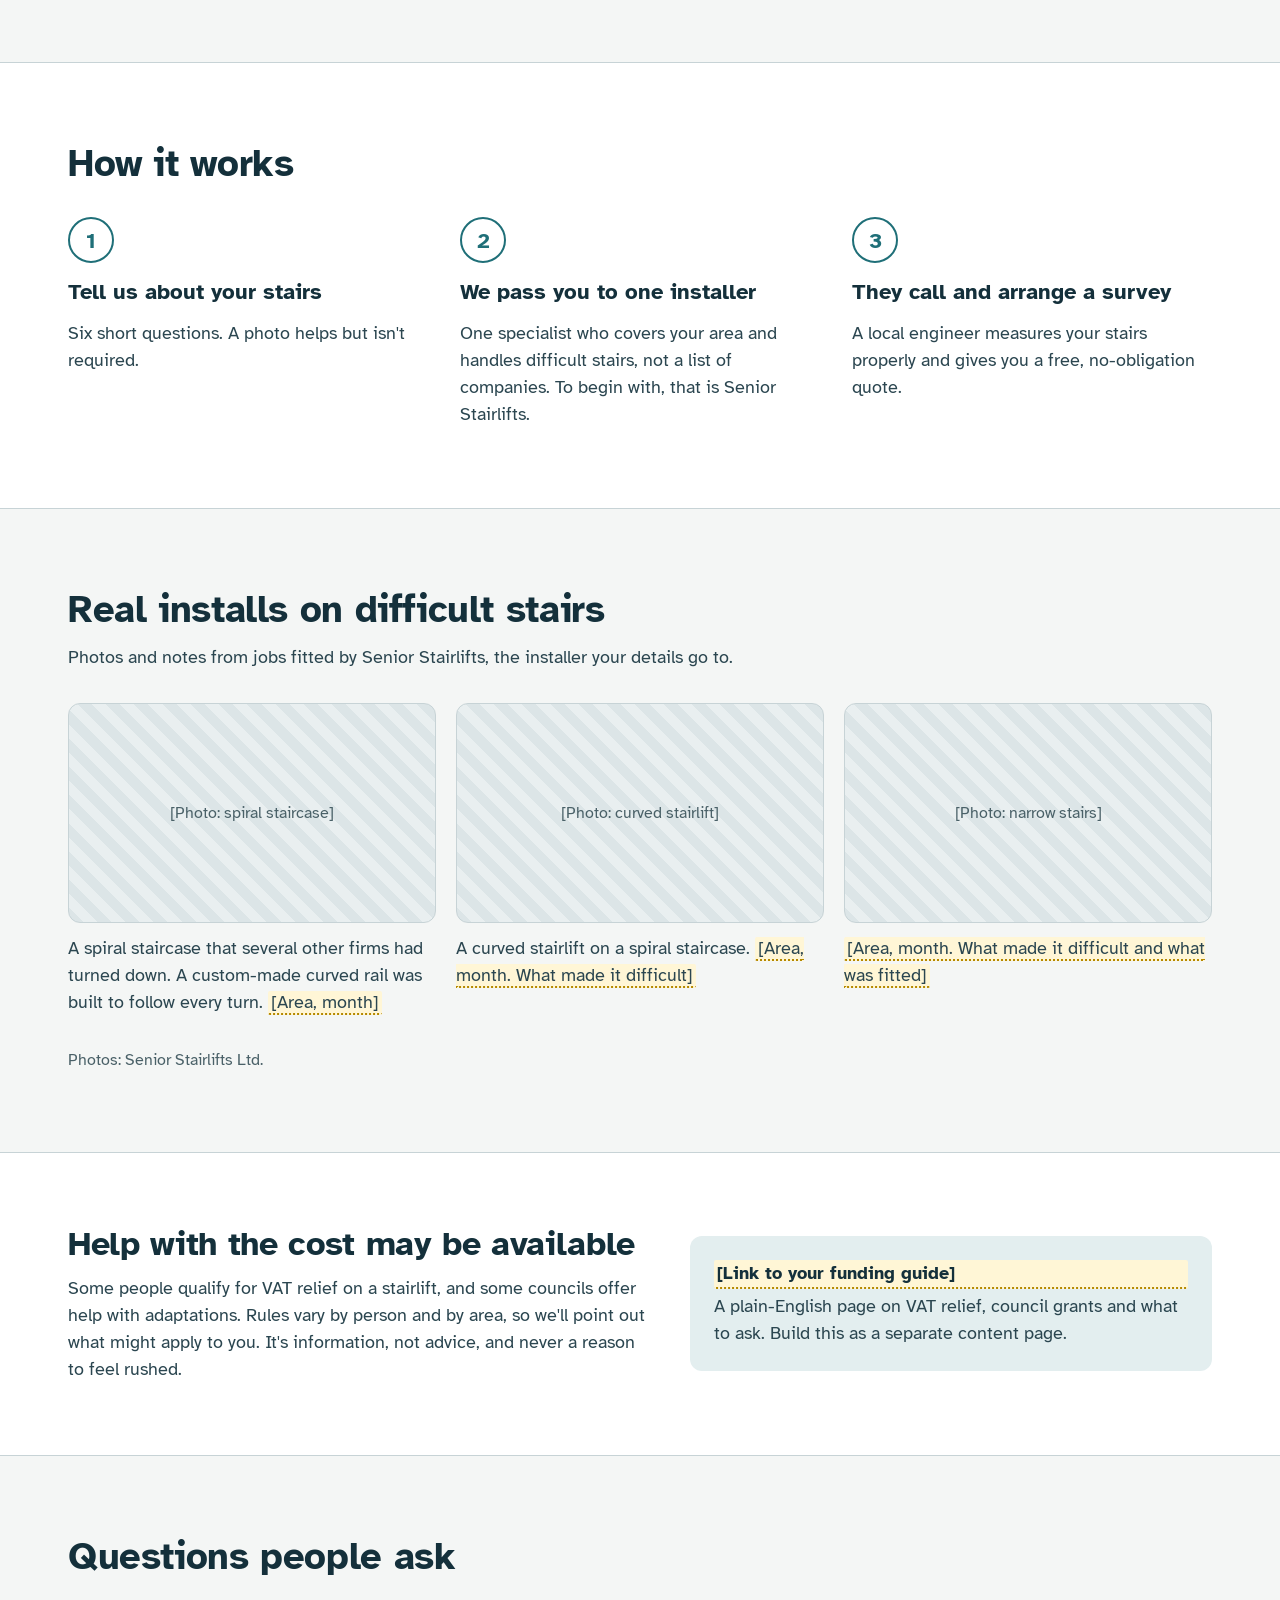
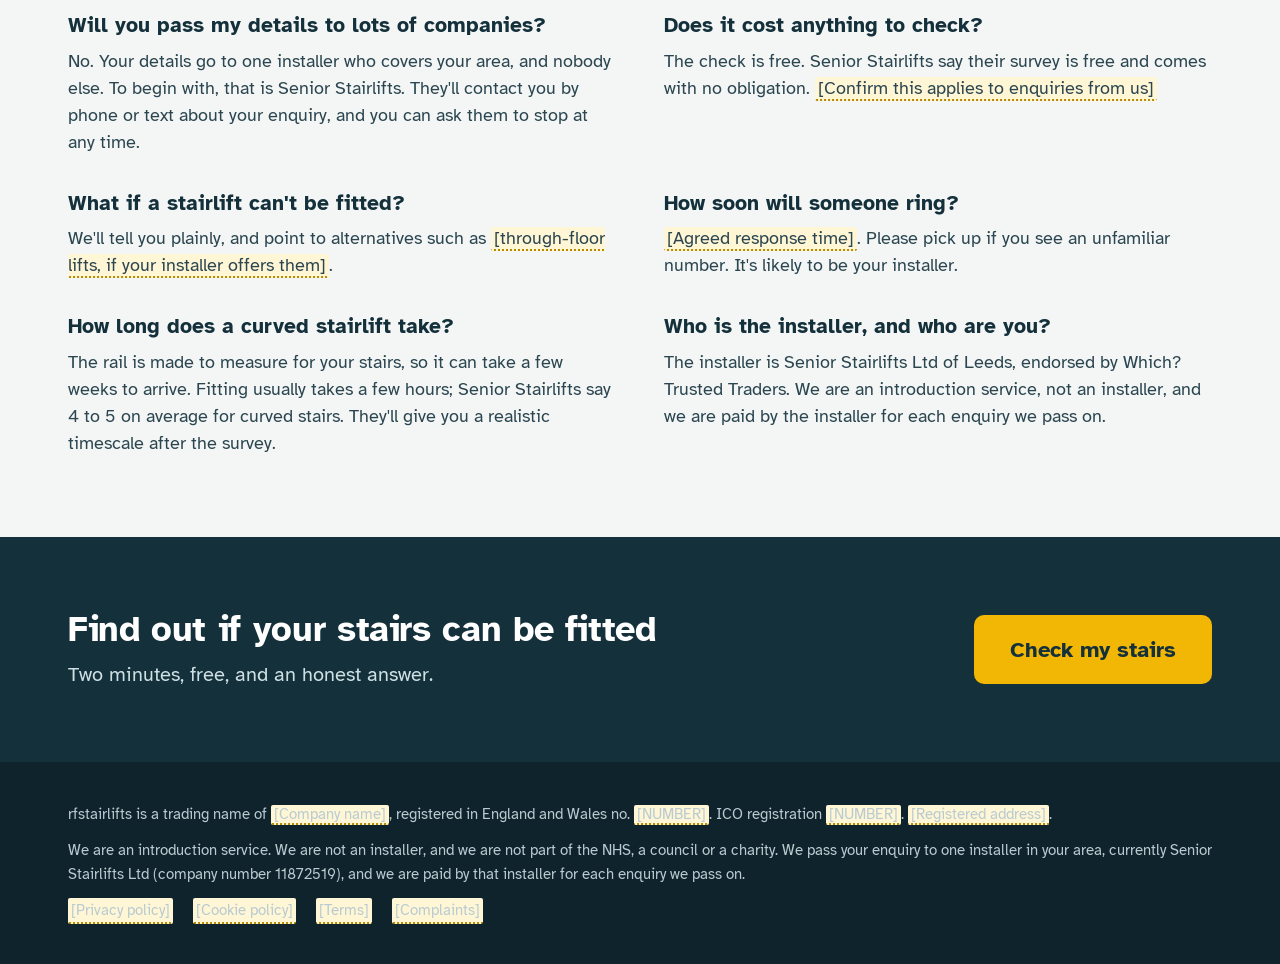
==== commit f461f388: "senior" ====
--- a/stairlifts/index.html
+++ b/stairlifts/index.html
@@ -10,17 +10,6 @@
 </head>
 <body data-variant="google" data-root="../">
 <a class="skip" href="#main">Skip to the main content</a>
-
-<svg width="0" height="0" style="position:absolute" aria-hidden="true" focusable="false">
-  <defs>
-    <symbol id="s-straight" viewBox="0 0 64 64"><rect x="22" y="6" width="20" height="52" rx="1"/><path d="M22 14h20M22 22h20M22 30h20M22 38h20M22 46h20"/></symbol>
-    <symbol id="s-oneturn" viewBox="0 0 64 64"><path d="M8 58V6h50v20H28v32z"/><path d="M8 26h20M8 34h20M8 42h20M8 50h20M36 6v20M44 6v20M52 6v20"/></symbol>
-    <symbol id="s-winders" viewBox="0 0 64 64"><path d="M8 58V6h50v20H28v32z"/><path d="M28 26L8 26M28 26L8 14M28 26L19 6M28 26V6M8 34h20M8 42h20M8 50h20"/></symbol>
-    <symbol id="s-spiral" viewBox="0 0 64 64"><circle cx="32" cy="32" r="24"/><circle cx="32" cy="32" r="6"/><path d="M38 32h18M36.2 36.2L49 49M32 38v18M27.8 36.2L15 49M26 32H8M27.8 27.8L15 15M32 26V8M36.2 27.8L49 15"/></symbol>
-    <symbol id="s-unsure" viewBox="0 0 64 64"><rect x="8" y="8" width="48" height="48" rx="8" stroke-dasharray="5 5"/><text x="32" y="43" text-anchor="middle" font-size="30" font-family="Atkinson Hyperlegible, sans-serif" fill="#1F6F78" stroke="none">?</text></symbol>
-    <symbol id="i-tick" viewBox="0 0 24 24"><path d="M4 12.5l5 5L20 6.5"/></symbol>
-  </defs>
-</svg>
 
 <header class="site-header">
   <div class="wrap">
@@ -42,9 +31,9 @@
         <h1 class="display">Stairlift for awkward stairs? Find out if yours can be fitted.</h1>
         <p class="sub">Winding steps, narrow or steep stairs, short at the top, or told by another firm that it can't be done. Answer a few questions about your stairs and we'll tell you what's realistic.</p>
         <ul class="ticks">
-          <li><svg width="22" height="22" viewBox="0 0 24 24" fill="none" stroke="#1F6F78" stroke-width="2.5" stroke-linecap="round" stroke-linejoin="round" aria-hidden="true"><use href="#i-tick"/></svg><span>Free to check, no obligation</span></li>
-          <li><svg width="22" height="22" viewBox="0 0 24 24" fill="none" stroke="#1F6F78" stroke-width="2.5" stroke-linecap="round" stroke-linejoin="round" aria-hidden="true"><use href="#i-tick"/></svg><span>About two minutes on your phone</span></li>
-          <li><svg width="22" height="22" viewBox="0 0 24 24" fill="none" stroke="#1F6F78" stroke-width="2.5" stroke-linecap="round" stroke-linejoin="round" aria-hidden="true"><use href="#i-tick"/></svg><span>An honest answer, including when a stairlift won't work</span></li>
+          <li><svg width="22" height="22" viewBox="0 0 24 24" fill="none" stroke="#1F6F78" stroke-width="2.5" stroke-linecap="round" stroke-linejoin="round" aria-hidden="true"><path d="M4 12.5l5 5L20 6.5"/></svg><span>Free to check, no obligation</span></li>
+          <li><svg width="22" height="22" viewBox="0 0 24 24" fill="none" stroke="#1F6F78" stroke-width="2.5" stroke-linecap="round" stroke-linejoin="round" aria-hidden="true"><path d="M4 12.5l5 5L20 6.5"/></svg><span>About two minutes on your phone</span></li>
+          <li><svg width="22" height="22" viewBox="0 0 24 24" fill="none" stroke="#1F6F78" stroke-width="2.5" stroke-linecap="round" stroke-linejoin="round" aria-hidden="true"><path d="M4 12.5l5 5L20 6.5"/></svg><span>An honest answer, including when a stairlift won't work</span></li>
         </ul>
       </div>
 
@@ -53,12 +42,10 @@
         <div class="inner">
           <div class="small-text muted">Question 1 of 6</div>
           <h2 id="q1">What shape are your stairs?</h2>
-          <div class="tiles">
-            <a class="tile" href="check/?shape=straight"><svg width="52" height="52" viewBox="0 0 64 64" fill="none" stroke="#1F6F78" stroke-width="2.5" stroke-linecap="round" stroke-linejoin="round" aria-hidden="true"><use href="#s-straight"/></svg><span>Straight, no turns</span></a>
-            <a class="tile" href="check/?shape=oneTurn"><svg width="52" height="52" viewBox="0 0 64 64" fill="none" stroke="#1F6F78" stroke-width="2.5" stroke-linecap="round" stroke-linejoin="round" aria-hidden="true"><use href="#s-oneturn"/></svg><span>One turn with a landing</span></a>
-            <a class="tile" href="check/?shape=winders"><svg width="52" height="52" viewBox="0 0 64 64" fill="none" stroke="#1F6F78" stroke-width="2.5" stroke-linecap="round" stroke-linejoin="round" aria-hidden="true"><use href="#s-winders"/></svg><span>Steps that fan round a corner</span></a>
-            <a class="tile" href="check/?shape=spiral"><svg width="52" height="52" viewBox="0 0 64 64" fill="none" stroke="#1F6F78" stroke-width="2.5" stroke-linecap="round" stroke-linejoin="round" aria-hidden="true"><use href="#s-spiral"/></svg><span>Spiral or tightly curving</span></a>
-            <a class="tile wide dashed" href="check/?shape=unsure"><svg width="52" height="52" viewBox="0 0 64 64" fill="none" stroke="#1F6F78" stroke-width="2.5" stroke-linecap="round" stroke-linejoin="round" aria-hidden="true"><use href="#s-unsure"/></svg><span>Not sure, or something different</span></a>
+          <div class="tiles one">
+            <a class="tile" href="check/?shape=straight"><svg width="56" height="56" viewBox="0 0 64 64" fill="none" stroke="#1F6F78" stroke-width="2.5" stroke-linecap="round" stroke-linejoin="round" aria-hidden="true" style="flex:none"><rect x="22" y="6" width="20" height="52" rx="1"/><path d="M22 14h20M22 22h20M22 30h20M22 38h20M22 46h20"/></svg><span>Straight, no turns</span></a>
+            <a class="tile" href="check/?shape=turn"><svg width="56" height="56" viewBox="0 0 64 64" fill="none" stroke="#1F6F78" stroke-width="2.5" stroke-linecap="round" stroke-linejoin="round" aria-hidden="true" style="flex:none"><path d="M22.0 58.0L58.0 58.0A50 50 0 0 0 8.0 8.0L8.0 44.0A14 14 0 0 1 22.0 58.0z"/><path d="M21.5 54.4L56.3 45.1M20.1 51.0L51.3 33.0M17.9 48.1L43.4 22.6M15.0 45.9L33.0 14.7M11.6 44.5L20.9 9.7"/></svg><span>A turn or a curve</span></a>
+            <a class="tile" href="check/?shape=different"><svg width="56" height="56" viewBox="0 0 64 64" fill="none" stroke="#1F6F78" stroke-width="2.5" stroke-linecap="round" stroke-linejoin="round" aria-hidden="true" style="flex:none"><rect x="8" y="8" width="48" height="48" rx="8" stroke-dasharray="5 5"/><text x="32" y="43" text-anchor="middle" font-size="30" font-family="Atkinson Hyperlegible, sans-serif" fill="#1F6F78" stroke="none">?</text></svg><span>Something different</span></a>
           </div>
           <div class="small-text muted">We only ask for your contact details at the very end.</div>
         </div>
@@ -68,9 +55,18 @@
 
   <section class="trust" aria-label="About the installer">
     <div class="wrap">
-      <div><div><strong class="ph">[Installer credentials, e.g. trade body]</strong></div><div class="note">Confirm with your installer before publishing</div></div>
-      <div><div><strong class="ph">[Years installing stairlifts]</strong></div><div class="note">Use the real figure</div></div>
-      <div><div><strong class="ph">[Number of awkward-stairs installs]</strong></div><div class="note">Use the real figure, not a guess</div></div>
+      <div>
+        <div><strong>Which? Trusted Trader</strong></div>
+        <div class="note"><span data-installer>Senior Stairlifts</span> is endorsed by Which?, rated <span data-which-rating>4.9</span> out of 5 from <span data-which-count>144</span> customer reviews (checked <span data-which-date>25 October 2026</span>). <a data-which-link href="https://trustedtraders.which.co.uk/businesses/senior-stairlifts-ltd/" target="_blank" rel="noopener noreferrer">See their Which? listing<span class="sr-only"> (opens in a new tab)</span></a></div>
+      </div>
+      <div>
+        <div><strong>A registered UK company</strong></div>
+        <div class="note"><span data-installer-legal>Senior Stairlifts Ltd</span>, <span data-installer-town>Leeds</span>. Company number <span data-installer-number>11872519</span>. Established 2019.</div>
+      </div>
+      <div>
+        <div><strong class="ph">[Number of awkward-stairs installs]</strong></div>
+        <div class="note">Use the real figure, not a guess</div>
+      </div>
     </div>
   </section>
 
@@ -97,8 +93,8 @@
       <h2 class="title">How it works</h2>
       <ol class="steps">
         <li><span class="n" aria-hidden="true">1</span><span class="t">Tell us about your stairs</span><p>Six short questions. A photo helps but isn't required.</p></li>
-        <li><span class="n" aria-hidden="true">2</span><span class="t">We pass you to one installer</span><p>One specialist who covers your area and handles difficult stairs, not a list of companies.</p></li>
-        <li><span class="n" aria-hidden="true">3</span><span class="t">They call and arrange a survey</span><p><span class="ph">[Survey terms: free or paid, how soon]</span>. They measure properly and tell you what can be done.</p></li>
+        <li><span class="n" aria-hidden="true">2</span><span class="t">We pass you to one installer</span><p>One specialist who covers your area and handles difficult stairs, not a list of companies. To begin with, that is <span data-installer>Senior Stairlifts</span>.</p></li>
+        <li><span class="n" aria-hidden="true">3</span><span class="t">They call and arrange a survey</span><p>A local engineer measures your stairs properly and gives you a free, no-obligation quote.</p></li>
       </ol>
     </div>
   </section>
@@ -107,13 +103,14 @@
     <div class="wrap stack gap-32">
       <div class="measure stack gap-12">
         <h2 class="title">Real installs on difficult stairs</h2>
-        <p class="lead-copy">Use genuine photos and short write-ups from your installer partner. Real specifics build more trust than any claim.</p>
+        <p class="lead-copy">Photos and notes from jobs fitted by <span data-installer>Senior Stairlifts</span>, the installer your details go to.</p>
       </div>
       <div class="grid-3">
-        <figure class="stack gap-12" style="margin:0"><div class="photo-ph">[Photo: winders at the top]</div><figcaption class="lead-copy"><span class="ph">[Area, month. What made it difficult and what was fitted]</span></figcaption></figure>
-        <figure class="stack gap-12" style="margin:0"><div class="photo-ph">[Photo: narrow Victorian stairs]</div><figcaption class="lead-copy"><span class="ph">[Area, month. What made it difficult and what was fitted]</span></figcaption></figure>
-        <figure class="stack gap-12" style="margin:0"><div class="photo-ph">[Photo: previously refused job]</div><figcaption class="lead-copy"><span class="ph">[Area, month. Who had said no, and what changed]</span></figcaption></figure>
+        <figure class="stack gap-12" style="margin:0"><div class="photo-ph shot"><span>[Photo: spiral staircase]</span><img src="https://seniorstairlifts.co.uk/wp-content/uploads/2025/12/Project-of-the-year-2.jpg" alt="A custom curved stairlift rail fitted to a spiral staircase" loading="lazy" referrerpolicy="no-referrer" onerror="this.remove()"></div><figcaption class="lead-copy">A spiral staircase that several other firms had turned down. A custom-made curved rail was built to follow every turn. <span class="ph">[Area, month]</span></figcaption></figure>
+        <figure class="stack gap-12" style="margin:0"><div class="photo-ph shot"><span>[Photo: curved stairlift]</span><img src="https://seniorstairlifts.co.uk/wp-content/uploads/2025/10/20250624_153012-2-1920x1440.jpg" alt="A curved stairlift fitted to a spiral staircase" loading="lazy" referrerpolicy="no-referrer" onerror="this.remove()"></div><figcaption class="lead-copy">A curved stairlift on a spiral staircase. <span class="ph">[Area, month. What made it difficult]</span></figcaption></figure>
+        <figure class="stack gap-12" style="margin:0"><div class="photo-ph">[Photo: narrow stairs]</div><figcaption class="lead-copy"><span class="ph">[Area, month. What made it difficult and what was fitted]</span></figcaption></figure>
       </div>
+      <p class="small-text muted">Photos: <span data-installer-legal>Senior Stairlifts Ltd</span>.</p>
     </div>
   </section>
 
@@ -131,10 +128,12 @@
     <div class="wrap stack gap-32">
       <h2 class="title">Questions people ask</h2>
       <dl class="faq grid-2" style="margin:0">
-        <div><dt>Will you pass my details to lots of companies?</dt><dd>No. Your details go to one installer who covers your area. They'll contact you by phone or text about your enquiry, and you can ask them to stop at any time.</dd></div>
-        <div><dt>Does it cost anything to check?</dt><dd>The check is free. The installer will explain survey and pricing when they call. <span class="ph">[Confirm survey terms]</span></dd></div>
+        <div><dt>Will you pass my details to lots of companies?</dt><dd>No. Your details go to one installer who covers your area, and nobody else. To begin with, that is <span data-installer>Senior Stairlifts</span>. They'll contact you by phone or text about your enquiry, and you can ask them to stop at any time.</dd></div>
+        <div><dt>Does it cost anything to check?</dt><dd>The check is free. <span data-installer>Senior Stairlifts</span> say their survey is free and comes with no obligation. <span class="ph">[Confirm this applies to enquiries from us]</span></dd></div>
         <div><dt>What if a stairlift can't be fitted?</dt><dd>We'll tell you plainly, and point to alternatives such as <span class="ph">[through-floor lifts, if your installer offers them]</span>.</dd></div>
         <div><dt>How soon will someone ring?</dt><dd><span class="ph">[Agreed response time]</span>. Please pick up if you see an unfamiliar number. It's likely to be your installer.</dd></div>
+        <div><dt>How long does a curved stairlift take?</dt><dd>The rail is made to measure for your stairs, so it can take a few weeks to arrive. Fitting usually takes a few hours; <span data-installer>Senior Stairlifts</span> say 4 to 5 on average for curved stairs. They'll give you a realistic timescale after the survey.</dd></div>
+        <div><dt>Who is the installer, and who are you?</dt><dd>The installer is <span data-installer-legal>Senior Stairlifts Ltd</span> of <span data-installer-town>Leeds</span>, endorsed by Which? Trusted Traders. We are an introduction service, not an installer, and we are paid by the installer for each enquiry we pass on.</dd></div>
       </dl>
     </div>
   </section>
@@ -153,7 +152,7 @@
 <footer class="site-footer">
   <div class="wrap">
     <div><span data-brand>rfstairlifts</span> is a trading name of <span class="ph">[Company name]</span>, registered in England and Wales no. <span class="ph">[NUMBER]</span>. ICO registration <span class="ph">[NUMBER]</span>. <span class="ph">[Registered address]</span>.</div>
-    <div>We are an independent advice and introduction service. We are not an installer, and we are not part of the NHS, a council or a charity. We pass your enquiry to one installer in your area.</div>
+    <div>We are an introduction service. We are not an installer, and we are not part of the NHS, a council or a charity. We pass your enquiry to one installer in your area, currently <span data-installer-legal>Senior Stairlifts Ltd</span> (company number <span data-installer-number>11872519</span>), and we are paid by that installer for each enquiry we pass on.</div>
     <div class="links"><span class="ph">[Privacy policy]</span><span class="ph">[Cookie policy]</span><span class="ph">[Terms]</span><span class="ph">[Complaints]</span></div>
   </div>
 </footer>
--- a/assets/css/style.css
+++ b/assets/css/style.css
@@ -183,8 +183,8 @@
   color: var(--ink); text-decoration: none; font-weight: 700; line-height: 1.25; cursor: pointer;
 }
 .tile:hover { border-color: var(--teal); color: var(--ink); }
-.tile.wide { grid-column: span 2; }
-.tile.dashed { border-style: dashed; border-color: var(--line-strong); }
+.tiles.one { grid-template-columns: 1fr; }
+.tiles.one .tile { font-size: 19px; min-height: 84px; }
 .tile svg { flex: none; }
 
 /* Quiz inputs: real radios and checkboxes, visually hidden, styled via the label */
@@ -194,17 +194,25 @@
 }
 .choice .face {
   display: flex; align-items: center; gap: 14px;
-  min-height: 60px; padding: 12px 16px;
+  min-height: 64px; padding: 12px 16px; font-size: 19px;
   background: var(--paper); border: 2px solid var(--line); border-radius: var(--radius);
   font-weight: 700; line-height: 1.3; color: var(--ink);
 }
-.choice.tile-face .face { min-height: 84px; padding: 10px 12px; font-size: 16px; line-height: 1.25; }
+.choice.tile-face .face { min-height: 84px; padding: 10px 14px; font-size: 19px; line-height: 1.25; }
 .choice.pill .face { min-height: 52px; padding: 0 20px; border-radius: 999px; }
 .choice .dot {
   flex: none; width: 22px; height: 22px; border-radius: 50%;
   border: 2px solid var(--line-strong); background: #fff;
 }
+.choice .box {
+  flex: none; width: 26px; height: 26px; border-radius: 6px;
+  border: 2px solid var(--line-strong); background: #fff;
+}
 .choice input:checked + .face { background: var(--wash); border-color: var(--teal); }
+.choice input:checked + .face .box {
+  background: var(--teal) url("data:image/svg+xml,%3Csvg xmlns='http://www.w3.org/2000/svg' viewBox='0 0 24 24' fill='none' stroke='white' stroke-width='3.4' stroke-linecap='round' stroke-linejoin='round'%3E%3Cpath d='M5 12.5l4.5 4.5L19 7'/%3E%3C/svg%3E") center / 18px no-repeat;
+  border-color: var(--teal);
+}
 .choice input:checked + .face .dot { border: 7px solid var(--teal); }
 .choice input:focus-visible + .face { outline: 3px solid var(--ink); outline-offset: 3px; box-shadow: 0 0 0 6px var(--tape); }
 .choice:hover .face { border-color: var(--teal); }
@@ -253,7 +261,7 @@
 
 .trust { background: var(--paper); border-top: 1px solid var(--line); border-bottom: 1px solid var(--line); }
 .trust .wrap { padding-top: 28px; padding-bottom: 28px; display: grid; grid-template-columns: repeat(3, minmax(0, 1fr)); gap: 24px; }
-.trust .note { font-size: 16px; color: var(--muted); }
+.trust .note { font-size: 17px; color: var(--ink-2); }
 
 .steps { display: grid; grid-template-columns: repeat(3, minmax(0, 1fr)); gap: 32px; list-style: none; margin: 0; padding: 0; }
 .steps li { display: flex; flex-direction: column; gap: 12px; }
@@ -270,6 +278,8 @@
   display: flex; align-items: center; justify-content: center; color: var(--muted); font-size: 16px; text-align: center; padding: 12px;
 }
 
+.photo-ph.shot { position: relative; overflow: hidden; }
+.photo-ph.shot img { position: absolute; inset: 0; width: 100%; height: 100%; object-fit: cover; background: #e9eff0; }
 .faq dt { font-size: 21px; font-weight: 700; margin-bottom: 6px; }
 .faq dd { margin: 0; color: var(--ink-2); }
 
@@ -381,7 +391,7 @@
   .brand-name { font-size: 20px; }
   .sheet-grid { grid-template-columns: 1fr; }
   .tiles { gap: 10px; }
-  .tile { font-size: 16px; }
+  .tiles.one .tile { font-size: 18px; }
 }
 @media (prefers-reduced-motion: reduce) {
   * { transition: none !important; scroll-behavior: auto !important; }
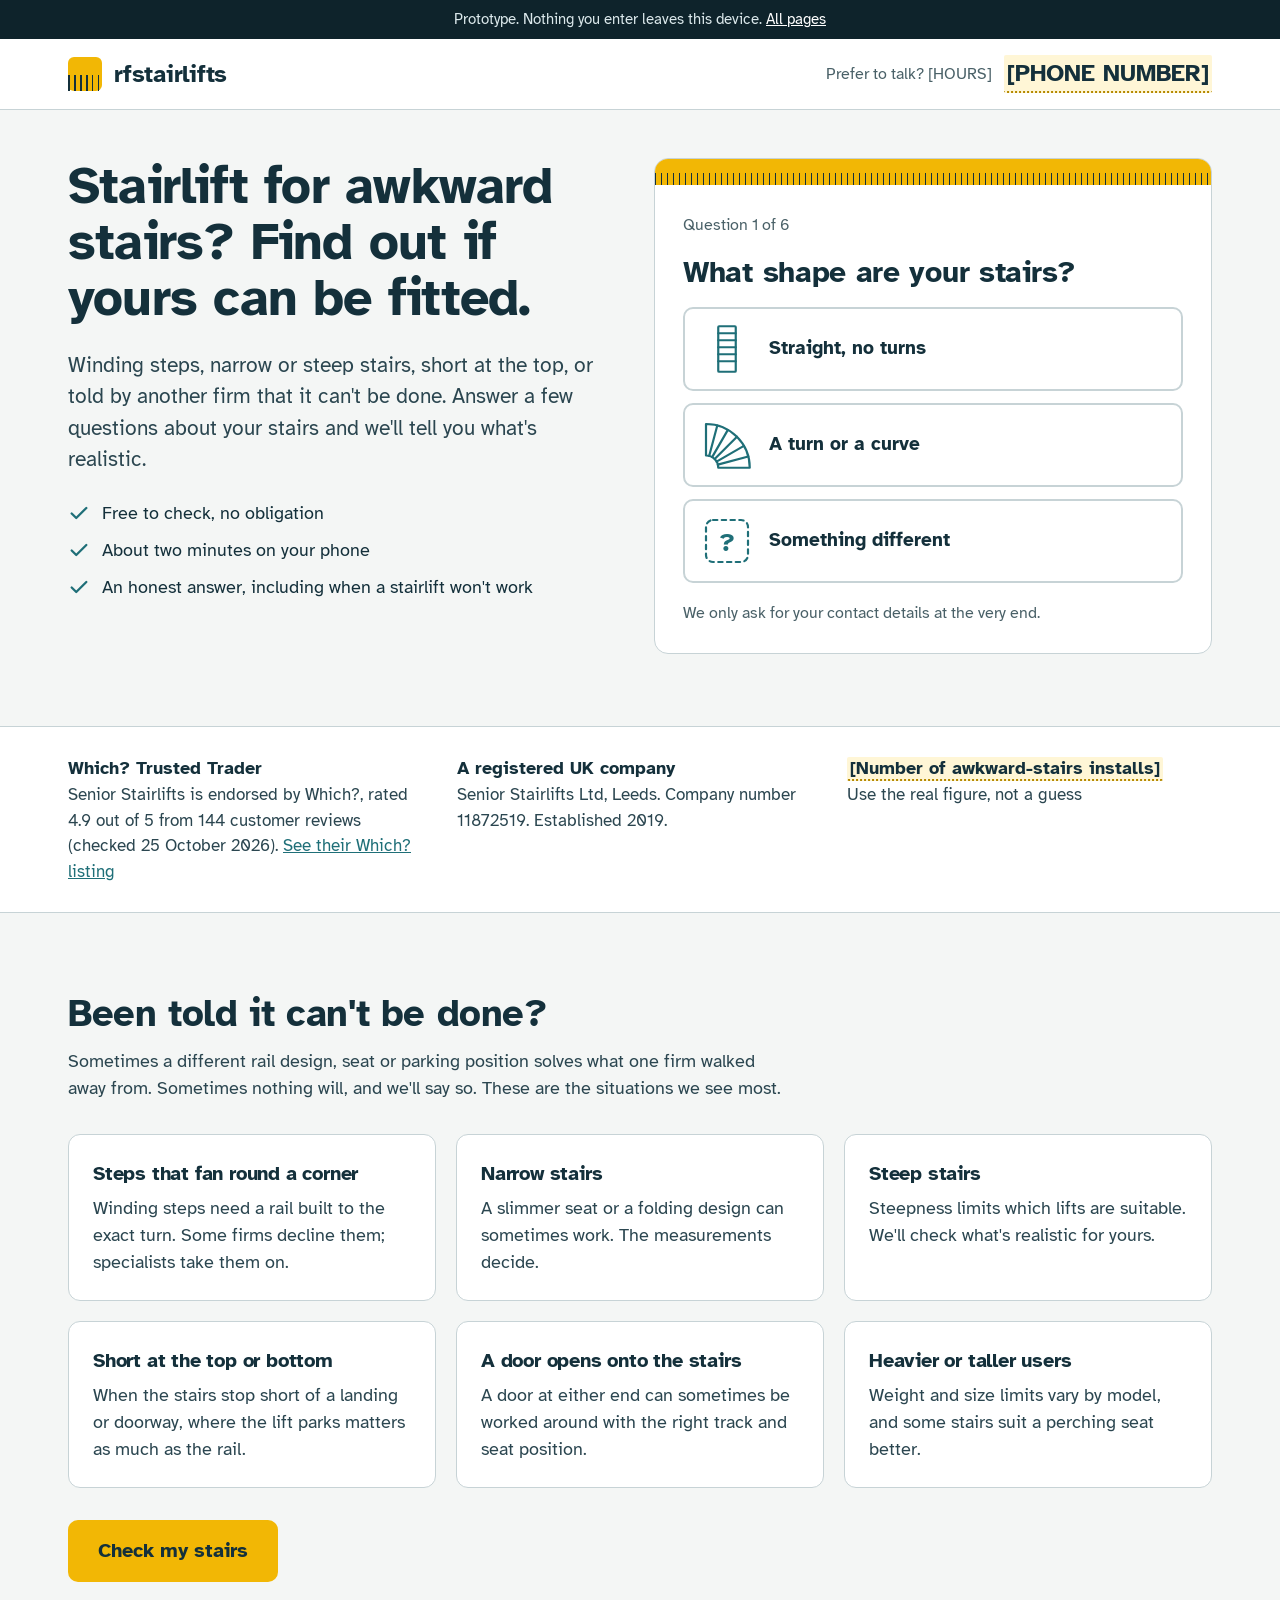
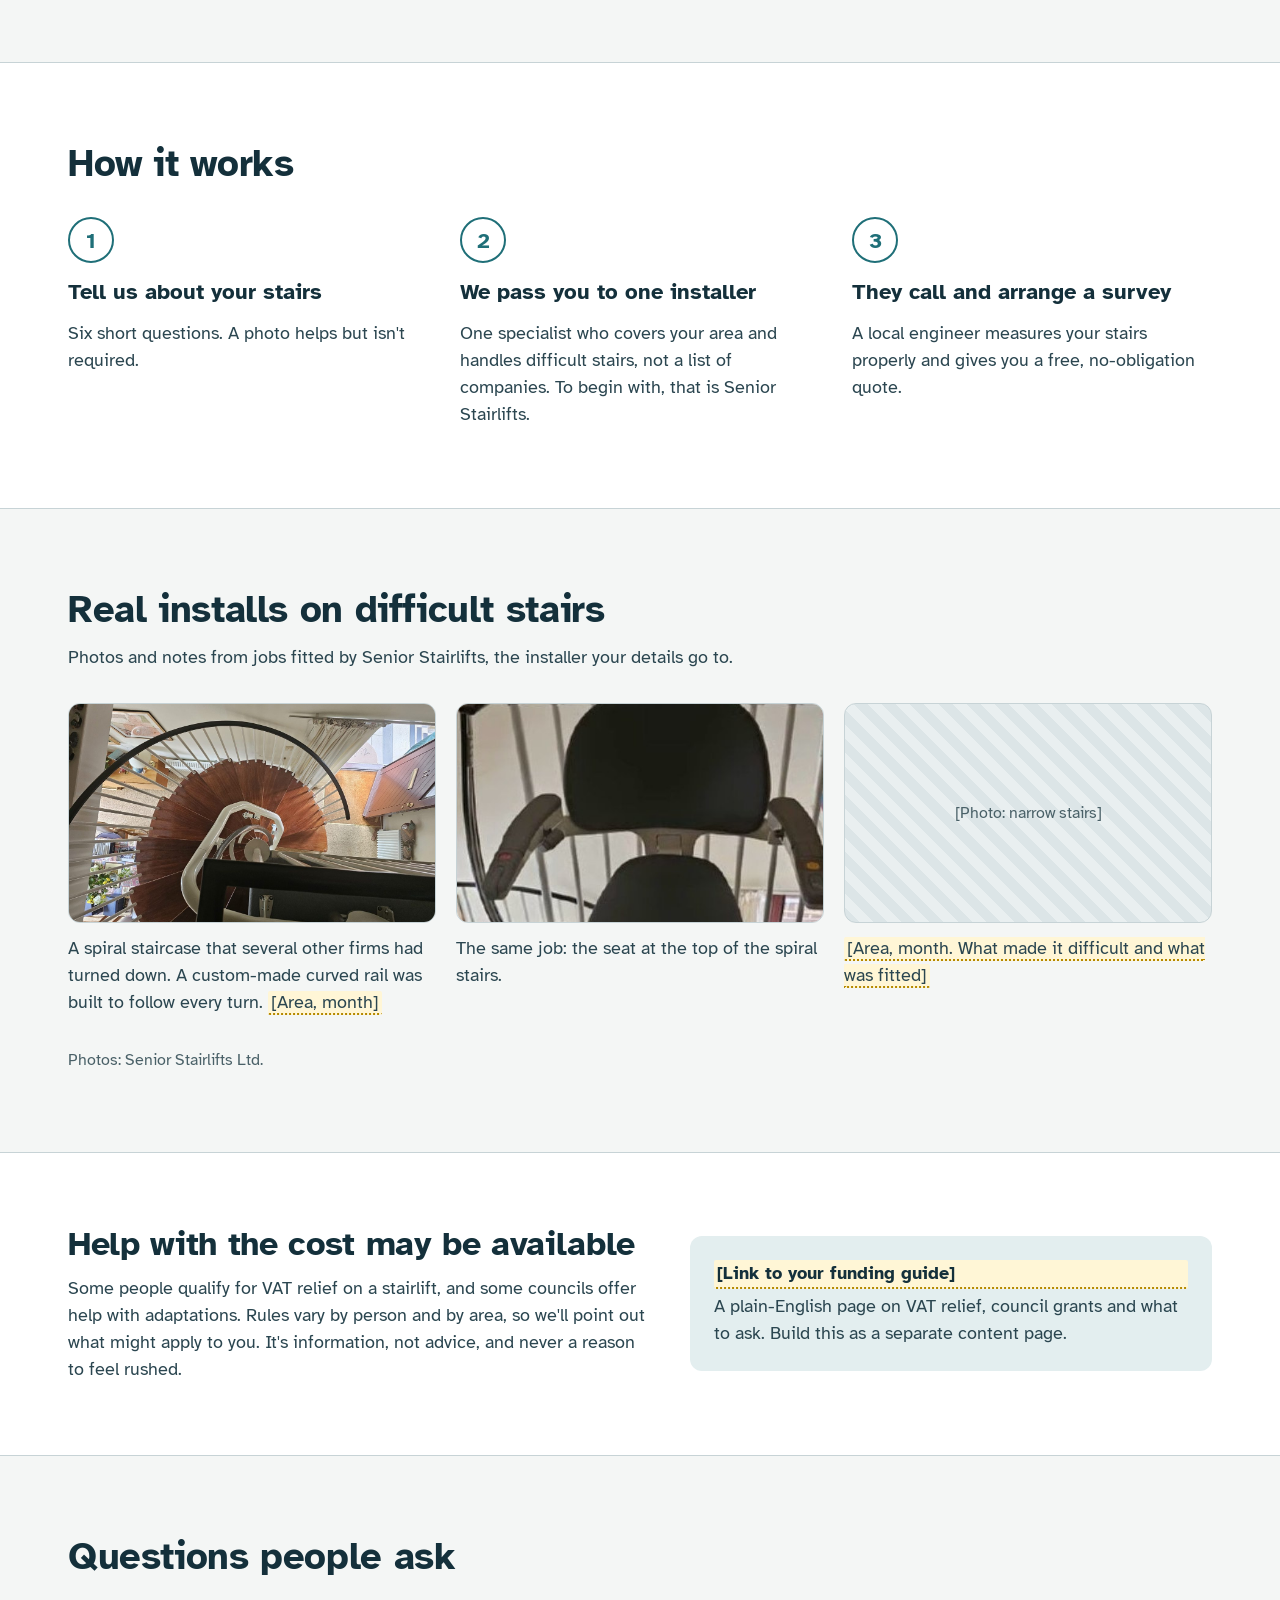
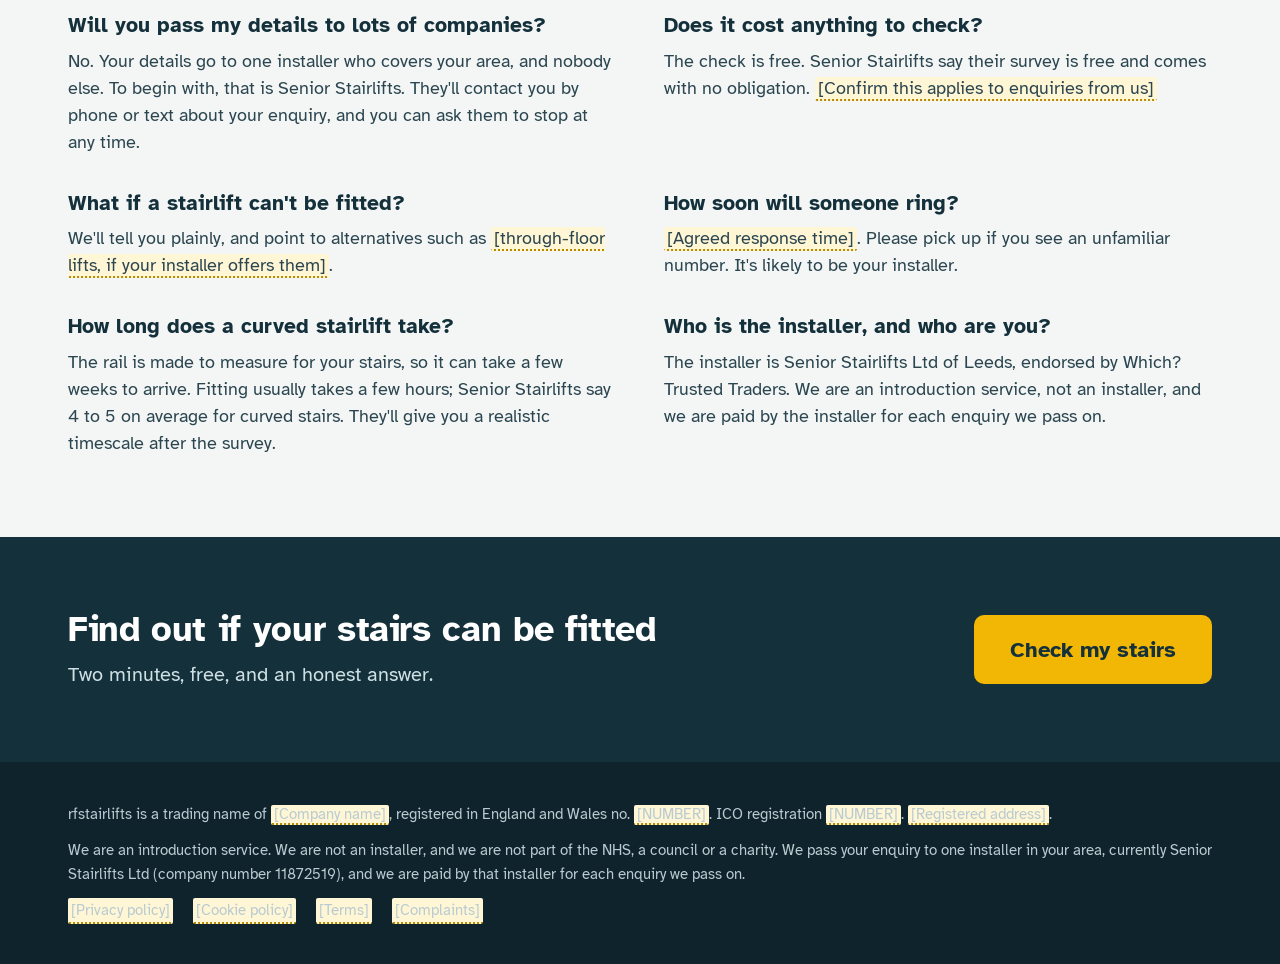
==== commit 6c76fd28: "image add" ====
--- a/stairlifts/index.html
+++ b/stairlifts/index.html
@@ -106,8 +106,8 @@
         <p class="lead-copy">Photos and notes from jobs fitted by <span data-installer>Senior Stairlifts</span>, the installer your details go to.</p>
       </div>
       <div class="grid-3">
-        <figure class="stack gap-12" style="margin:0"><div class="photo-ph shot"><span>[Photo: spiral staircase]</span><img src="https://seniorstairlifts.co.uk/wp-content/uploads/2025/12/Project-of-the-year-2.jpg" alt="A custom curved stairlift rail fitted to a spiral staircase" loading="lazy" referrerpolicy="no-referrer" onerror="this.remove()"></div><figcaption class="lead-copy">A spiral staircase that several other firms had turned down. A custom-made curved rail was built to follow every turn. <span class="ph">[Area, month]</span></figcaption></figure>
-        <figure class="stack gap-12" style="margin:0"><div class="photo-ph shot"><span>[Photo: curved stairlift]</span><img src="https://seniorstairlifts.co.uk/wp-content/uploads/2025/10/20250624_153012-2-1920x1440.jpg" alt="A curved stairlift fitted to a spiral staircase" loading="lazy" referrerpolicy="no-referrer" onerror="this.remove()"></div><figcaption class="lead-copy">A curved stairlift on a spiral staircase. <span class="ph">[Area, month. What made it difficult]</span></figcaption></figure>
+        <figure class="stack gap-12" style="margin:0"><div class="photo-ph shot"><span>[Photo: spiral staircase]</span><img src="../assets/img/spiral-stairs.jpg" alt="A spiral staircase seen from above, with a white curved stairlift rail following the turn of the wooden steps" width="1200" height="900" loading="lazy" onerror="this.remove()"></div><figcaption class="lead-copy">A spiral staircase that several other firms had turned down. A custom-made curved rail was built to follow every turn. <span class="ph">[Area, month]</span></figcaption></figure>
+        <figure class="stack gap-12" style="margin:0"><div class="photo-ph shot"><span>[Photo: stairlift seat]</span><img src="../assets/img/spiral-seat.jpg" alt="A stairlift seat parked at the top of a spiral staircase with a dark handrail and white spindles" width="465" height="832" loading="lazy" onerror="this.remove()" style="object-position:center 45%"></div><figcaption class="lead-copy">The same job: the seat at the top of the spiral stairs.</figcaption></figure>
         <figure class="stack gap-12" style="margin:0"><div class="photo-ph">[Photo: narrow stairs]</div><figcaption class="lead-copy"><span class="ph">[Area, month. What made it difficult and what was fitted]</span></figcaption></figure>
       </div>
       <p class="small-text muted">Photos: <span data-installer-legal>Senior Stairlifts Ltd</span>.</p>
